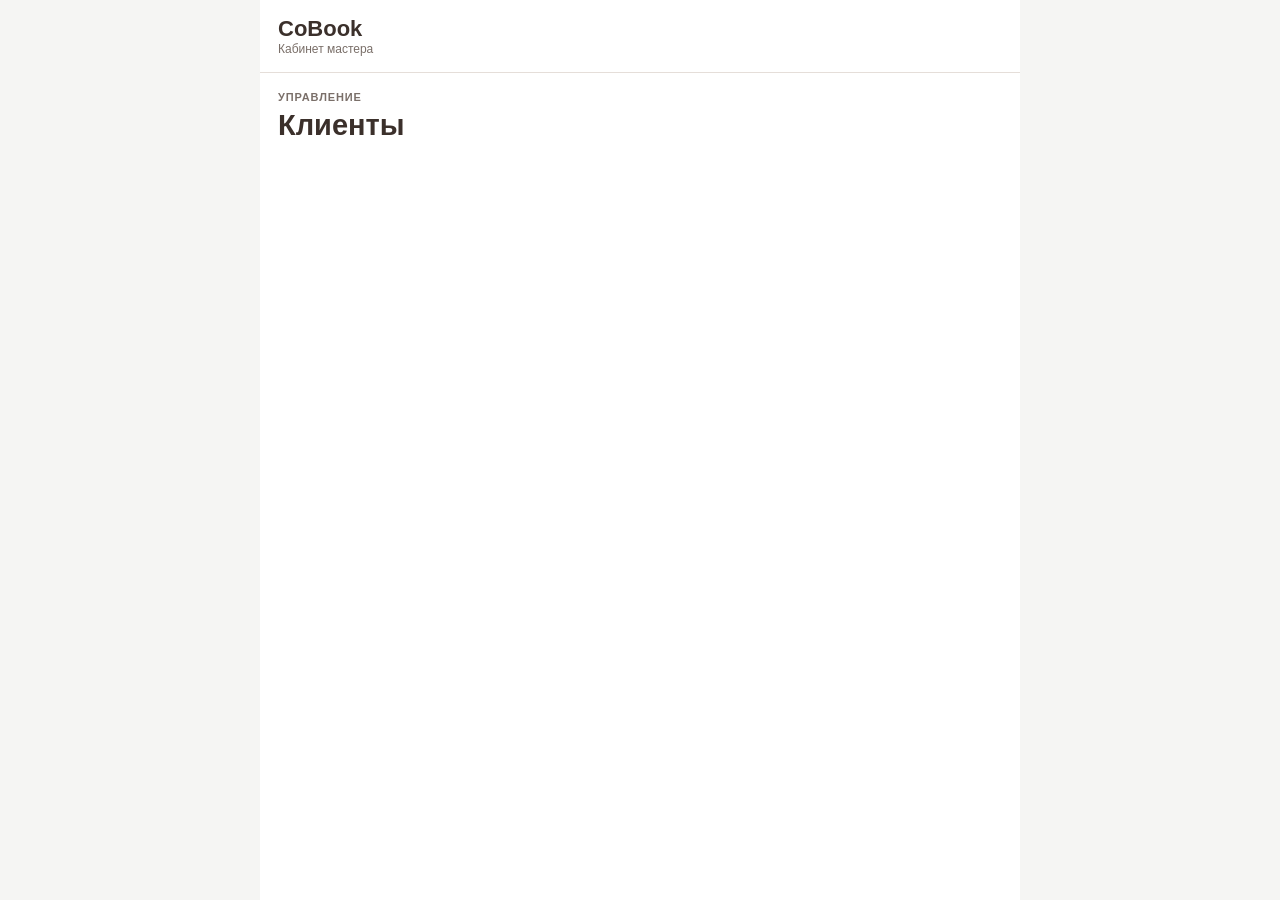
==== clients-card-preview.html @ 299fde40 "feat: implement modal Client ID assignment and linking flow" ====
<!doctype html>
<html lang="ru">
<head>
<meta charset="UTF-8"><meta name="viewport" content="width=device-width,initial-scale=1">
<title>CoBook — Клиенты</title>
<style>
:root{--dark:#3b302b;--mid:#7a6f69;--line:#e5ded9;--beige:#f4f1ea;--ok:#e9f1e8;--err:#f6e7e4}
*{box-sizing:border-box}body{margin:0;background:#f5f5f3;color:var(--dark);font-family:-apple-system,BlinkMacSystemFont,"Segoe UI",sans-serif}.app{max-width:760px;min-height:100vh;margin:auto;background:#fff}.top{padding:16px 18px;border-bottom:1px solid var(--line)}.brand{font-size:22px;font-weight:800}.sub{font-size:12px;color:var(--mid)}main{padding:18px}.eyebrow{font-size:11px;font-weight:800;color:var(--mid);letter-spacing:.08em}h1{margin:6px 0 18px;font-size:29px}.list{display:grid;gap:10px}.row{width:100%;padding:14px 16px;border:1px solid var(--line);border-radius:14px;background:#fff;text-align:left;display:grid;grid-template-columns:42px 1fr 20px;gap:12px;align-items:center}.avatar{width:42px;height:42px;border-radius:12px;background:var(--beige);display:grid;place-items:center;font-weight:800}.row b{font-size:16px}.row small{display:block;color:var(--mid);font-size:12px;margin-top:3px}.arrow{font-size:25px;color:var(--mid)}button{font:inherit;cursor:pointer}.beige,.back{width:100%;height:48px;border:0;border-radius:14px;background:var(--beige);font-weight:750}.back{background:var(--dark);color:#fff;margin-top:14px}.card{margin-top:18px;border:1px solid var(--line);border-radius:20px;overflow:hidden}.cardhead{padding:18px;background:var(--beige);display:flex;gap:14px;align-items:center}.bigavatar{width:58px;height:58px;border-radius:50%;background:#fff;display:grid;place-items:center;font-weight:800;font-size:21px}.name{font-size:21px;font-weight:800}.muted{font-size:12px;color:var(--mid)}.section{padding:16px 18px;border-top:1px solid var(--line)}.label{font-size:11px;font-weight:800;color:var(--mid);text-transform:uppercase;letter-spacing:.05em;margin-bottom:8px}.value{font-size:15px;font-weight:650;line-height:1.45}.idbox{border:2px solid var(--dark);border-radius:16px;padding:14px}.idnum{font:850 24px ui-monospace,monospace;margin-top:4px}.idstate{font-size:12px;color:var(--mid);margin-top:4px}.idbutton{width:100%;height:44px;border:0;border-radius:12px;background:var(--dark);color:#fff;font-weight:750;margin-top:12px}.stats{display:grid;grid-template-columns:repeat(3,1fr);gap:8px}.stat{padding:11px;background:#faf9f7;border-radius:12px;text-align:center}.stat b{display:block;font-size:18px}.stat span{font-size:11px;color:var(--mid)}.program{padding:12px;background:#faf9f7;border-radius:12px;display:flex;justify-content:space-between}.balance{text-align:right}.balance span{display:block;font-size:11px;color:var(--mid)}.balance strong{font-size:18px}.consents{display:grid;gap:8px}.consent{padding:11px 12px;border-radius:12px;background:#faf9f7;display:flex;justify-content:space-between}.full{border-top:1px solid var(--line)}.hidden{display:none!important}.modal{position:fixed;inset:0;background:#0005;display:flex;align-items:flex-end;justify-content:center;padding:14px;z-index:20}.modalbox{width:min(100%,520px);background:#fff;border-radius:22px;padding:20px}.modaltitle{font-size:20px;font-weight:800;margin-bottom:14px}.modes{display:grid;grid-template-columns:1fr 1fr;gap:9px}.mode{height:52px;border:0;border-radius:14px;background:var(--beige);font-weight:800}.input{width:100%;height:50px;border:1px solid var(--line);border-radius:13px;padding:0 14px;font:18px ui-monospace,monospace}.preview{text-align:center;font:850 26px ui-monospace,monospace;padding:10px}.error{margin-top:8px;padding:9px 11px;border-radius:10px;background:var(--err);font-size:12px}.actions{display:grid;grid-template-columns:1fr 1fr;gap:8px;margin-top:12px}.actions button{height:46px;border:0;border-radius:12px;font-weight:750}.apply{background:var(--dark);color:#fff}.cancel{background:var(--beige);color:var(--dark)}.existing{max-height:260px;overflow:auto;border:1px solid var(--line);border-radius:13px}.existingrow{padding:11px 12px;border-bottom:1px solid var(--line);display:flex;justify-content:space-between;align-items:center}.existingrow:last-child{border:0}.existingrow button{border:0;border-radius:9px;background:var(--beige);padding:8px 10px;font-weight:700}@media(max-width:480px){.stats{grid-template-columns:1fr 1fr}.stat:last-child{grid-column:1/-1}.modes,.actions{grid-template-columns:1fr}}
</style></head>
<body><div class="app"><header class="top"><div class="brand">CoBook</div><div class="sub">Кабинет мастера</div></header><main>
<div class="eyebrow">УПРАВЛЕНИЕ</div><h1>Клиенты</h1>
<div id="list" class="list"></div>
<section id="create" class="card hidden"><div class="cardhead"><div class="bigavatar">+</div><div><div class="name">Новый профиль</div><div class="muted">Client ID не присваивается автоматически</div></div></div><div class="section"><div class="label">Создание профиля</div><div class="list"><input class="input" id="nameInput" placeholder="Имя Фамилия"><input class="input" id="phoneInput" placeholder="Телефон"><input class="input" id="tgInput" placeholder="Telegram"><input class="input" id="emailInput" placeholder="Email"><input class="input" id="birthInput" placeholder="День рождения"><input class="input" id="sourceInput" placeholder="От кого узнал про мастера"><button class="beige" id="save">Сохранить профиль</button></div></div></section>
<section id="card" class="card hidden"><div class="cardhead"><div class="bigavatar" id="avatar"></div><div><div class="name" id="clientName"></div><div class="muted" id="status">Профиль · Client ID не присвоен</div></div></div>
<div class="section"><div class="label">Client ID</div><div class="idbox"><div class="muted">Идентификатор клиента</div><div class="idnum" id="clientId">—</div><div class="idstate" id="idState">Профиль ещё не связан с клиентской сущностью.</div><button class="idbutton" id="idAction">Присвоить ID</button></div></div>
<div class="section"><div class="label">Контакты</div><div class="value" id="phone"></div><div class="value" id="tg"></div><div class="value" id="email"></div></div>
<div class="section"><div class="label">Показатели</div><div class="stats"><div class="stat"><b id="visits">—</b><span>посещений</span></div><div class="stat"><b id="total">—</b><span>сумма</span></div><div class="stat"><b id="last">—</b><span>последний визит</span></div></div></div>
<div class="section"><div class="label">Важная программа</div><div class="program"><b id="program">Не назначена</b><div class="balance"><span>Баланс</span><strong id="balance">—</strong></div></div></div>
<div id="full" class="full hidden"><div class="section"><div class="label">Личные данные</div><div class="value" id="fullName"></div><div class="value" id="gender">Пол —</div><div class="value" id="birth">День рождения —</div><div class="value" id="source">Источник —</div><div class="value" id="discount">Скидка —</div></div><div class="section"><div class="label">Программы</div><div class="value">Нет назначенных программ.</div></div><div class="section"><div class="label">Согласия</div><div class="consents"><div class="consent"><span>Персональные данные</span><span class="muted" id="pd">Не подписано</span></div><div class="consent"><span>Рассылки</span><span class="muted" id="mail">Не подписано</span></div></div></div></div><button class="beige" id="details">Все данные</button></section>
<button id="back" class="back hidden">Назад</button>
</main></div>
<div id="modal" class="modal hidden"><div class="modalbox"><div class="modaltitle" id="modalTitle">Client ID</div><div id="choice" class="modes"><button class="mode" id="assign">Присвоить ID</button><button class="mode" id="link">Привязать к ID</button></div><div id="assignView" class="hidden"><input class="input" id="idInput" inputmode="numeric" maxlength="4" placeholder="1–9999"><div class="preview" id="preview">—</div><div class="error hidden" id="error"></div><div class="actions"><button class="apply" id="apply">Применить</button><button class="cancel" id="cancelAssign">Назад</button></div></div><div id="linkView" class="hidden"><input class="input" id="search" inputmode="numeric" maxlength="4" placeholder="Быстрый поиск по ID"><div class="existing" id="existing"></div><div class="actions"><button class="cancel" id="cancelLink">Назад</button></div></div></div></div>
<script>
const profiles=[{id:'p1',name:'Алексей К.',phone:'+7 900 000-00-00',tg:'@example',clientId:'0007',visits:'24',total:'96 000 ₽',last:'20.08',program:'Личный счёт',balance:'7 500 ₽'},{id:'p2',name:'Мария С.',phone:'+7 901 000-00-00',tg:'@maria',clientId:'0012'},{id:'p3',name:'Людмила П.',phone:'+7 902 000-00-00',clientId:''},{id:'p4',name:'Елена В.',tg:'@elena',clientId:'0042'}];const used=new Set(profiles.map(p=>p.clientId).filter(Boolean));let current=null;const $=id=>document.getElementById(id);function text(id,v){$(id).textContent=v||'—'}function render(p){current=p;text('clientName',p.name);$('avatar').textContent=p.name.split(/\s+/).map(x=>x[0]).slice(0,2).join('').toUpperCase();text('status',p.clientId?'Профиль · Client ID '+p.clientId:'Профиль · Client ID не присвоен');text('clientId',p.clientId);text('idState',p.clientId?'Профиль связан с клиентской сущностью.':'Профиль ещё не связан с клиентской сущностью.');text('phone',p.phone);text('tg',p.tg);text('email',p.email);text('visits',p.visits);text('total',p.total);text('last',p.last);text('program',p.program||'Не назначена');text('balance',p.balance);text('fullName',p.name);$('idAction').textContent=p.clientId?'Client ID · '+p.clientId:'Присвоить ID')}function showCard(p){current=p;$('list').classList.add('hidden');$('create').classList.add('hidden');$('card').classList.remove('hidden');$('back').classList.remove('hidden');$('full').classList.add('hidden');$('details').textContent='Все данные';render(p)}function closeModal(){$('modal').classList.add('hidden');$('choice').classList.remove('hidden');$('assignView').classList.add('hidden');$('linkView').classList.add('hidden');$('idInput').value='';$('search').value='';$('error').classList.add('hidden')}function drawList(){$('list').innerHTML=profiles.map(p=>`<button class="row" data-id="${p.id}"><span class="avatar">${p.name.split(/\s+/).map(x=>x[0]).slice(0,2).join('').toUpperCase()}</span><span><b>${p.name}</b><small>${p.clientId?'Client ID · '+p.clientId:'Профиль без Client ID'}${p.phone?' · '+p.phone:''}</small></span><span class="arrow">›</span></button>`).join('')+'<button class="beige" id="add">+ Добавить клиента</button>';$('add').onclick=()=>{$('list').classList.add('hidden');$('create').classList.remove('hidden');$('back').classList.remove('hidden')}}drawList();$('list').onclick=e=>{const r=e.target.closest('.row');if(r)showCard(profiles.find(p=>p.id===r.dataset.id))};$('save').onclick=()=>{const p={id:'p'+Date.now(),name:$('nameInput').value.trim()||'Новый профиль',phone:$('phoneInput').value.trim(),tg:$('tgInput').value.trim(),clientId:''};profiles.push(p);drawList();showCard(p)};$('idAction').onclick=()=>{if(current.clientId)return;$('modal').classList.remove('hidden')};$('assign').onclick=()=>{$('choice').classList.add('hidden');$('assignView').classList.remove('hidden');$('modalTitle').textContent='Присвоить Client ID';$('idInput').focus()};$('idInput').oninput=()=>{const v=$('idInput').value.replace(/\D/g,'');$('idInput').value=v;$('preview').textContent=v?String(Number(v)).padStart(4,'0'):'—';$('error').classList.add('hidden')};$('apply').onclick=()=>{const n=Number($('idInput').value);if(!Number.isInteger(n)||n<1||n>9999){$('error').textContent='Введите число от 1 до 9999.';$('error').classList.remove('hidden');return}const id=String(n).padStart(4,'0');if(used.has(id)){ $('error').textContent='Этот Client ID уже занят. Сохранить нельзя.';$('error').classList.remove('hidden');return}used.add(id);current.clientId=id;closeModal();drawList();render(current)};$('cancelAssign').onclick=closeModal;$('link').onclick=()=>{$('choice').classList.add('hidden');$('linkView').classList.remove('hidden');$('modalTitle').textContent='Привязать к Client ID';renderExisting('');$('search').focus()};function renderExisting(q){const x=q.replace(/\D/g,'');const rows=profiles.filter(p=>p.clientId&&(!x||p.clientId.includes(x)));$('existing').innerHTML=rows.length?rows.map(p=>`<div class="existingrow"><span>${p.clientId} · ${p.name}</span><button data-link="${p.clientId}">Выбрать</button></div>`).join(''):'<div class="existingrow"><span>Ничего не найдено</span></div>'}$('search').oninput=()=>{ $('search').value=$('search').value.replace(/\D/g,'');renderExisting($('search').value)};$('existing').onclick=e=>{const b=e.target.closest('[data-link]');if(!b)return;current.clientId=b.dataset.link;closeModal();drawList();render(current)};$('cancelLink').onclick=closeModal;$('details').onclick=()=>{$('full').classList.toggle('hidden');$('details').textContent=$('full').classList.contains('hidden')?'Все данные':'Скрыть данные'};$('back').onclick=()=>{closeModal();$('card').classList.add('hidden');$('create').classList.add('hidden');$('back').classList.add('hidden');$('list').classList.remove('hidden');drawList()};
</script></body></html>
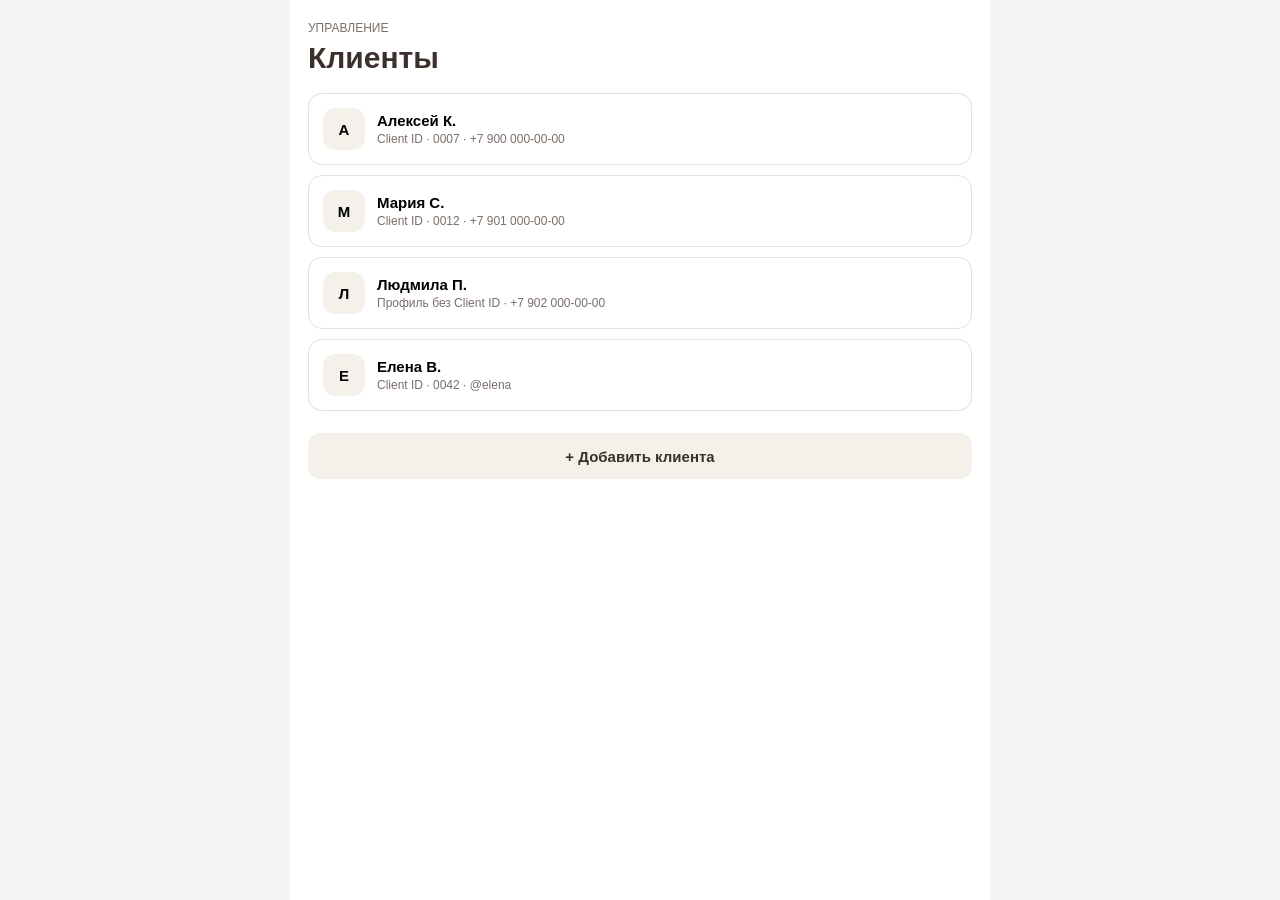
==== commit ac48d976: "fix: simplify and stabilize Client ID prototype" ====
--- a/clients-card-preview.html
+++ b/clients-card-preview.html
@@ -1,25 +1 @@
-<!doctype html>
-<html lang="ru">
-<head>
-<meta charset="UTF-8"><meta name="viewport" content="width=device-width,initial-scale=1">
-<title>CoBook — Клиенты</title>
-<style>
-:root{--dark:#3b302b;--mid:#7a6f69;--line:#e5ded9;--beige:#f4f1ea;--ok:#e9f1e8;--err:#f6e7e4}
-*{box-sizing:border-box}body{margin:0;background:#f5f5f3;color:var(--dark);font-family:-apple-system,BlinkMacSystemFont,"Segoe UI",sans-serif}.app{max-width:760px;min-height:100vh;margin:auto;background:#fff}.top{padding:16px 18px;border-bottom:1px solid var(--line)}.brand{font-size:22px;font-weight:800}.sub{font-size:12px;color:var(--mid)}main{padding:18px}.eyebrow{font-size:11px;font-weight:800;color:var(--mid);letter-spacing:.08em}h1{margin:6px 0 18px;font-size:29px}.list{display:grid;gap:10px}.row{width:100%;padding:14px 16px;border:1px solid var(--line);border-radius:14px;background:#fff;text-align:left;display:grid;grid-template-columns:42px 1fr 20px;gap:12px;align-items:center}.avatar{width:42px;height:42px;border-radius:12px;background:var(--beige);display:grid;place-items:center;font-weight:800}.row b{font-size:16px}.row small{display:block;color:var(--mid);font-size:12px;margin-top:3px}.arrow{font-size:25px;color:var(--mid)}button{font:inherit;cursor:pointer}.beige,.back{width:100%;height:48px;border:0;border-radius:14px;background:var(--beige);font-weight:750}.back{background:var(--dark);color:#fff;margin-top:14px}.card{margin-top:18px;border:1px solid var(--line);border-radius:20px;overflow:hidden}.cardhead{padding:18px;background:var(--beige);display:flex;gap:14px;align-items:center}.bigavatar{width:58px;height:58px;border-radius:50%;background:#fff;display:grid;place-items:center;font-weight:800;font-size:21px}.name{font-size:21px;font-weight:800}.muted{font-size:12px;color:var(--mid)}.section{padding:16px 18px;border-top:1px solid var(--line)}.label{font-size:11px;font-weight:800;color:var(--mid);text-transform:uppercase;letter-spacing:.05em;margin-bottom:8px}.value{font-size:15px;font-weight:650;line-height:1.45}.idbox{border:2px solid var(--dark);border-radius:16px;padding:14px}.idnum{font:850 24px ui-monospace,monospace;margin-top:4px}.idstate{font-size:12px;color:var(--mid);margin-top:4px}.idbutton{width:100%;height:44px;border:0;border-radius:12px;background:var(--dark);color:#fff;font-weight:750;margin-top:12px}.stats{display:grid;grid-template-columns:repeat(3,1fr);gap:8px}.stat{padding:11px;background:#faf9f7;border-radius:12px;text-align:center}.stat b{display:block;font-size:18px}.stat span{font-size:11px;color:var(--mid)}.program{padding:12px;background:#faf9f7;border-radius:12px;display:flex;justify-content:space-between}.balance{text-align:right}.balance span{display:block;font-size:11px;color:var(--mid)}.balance strong{font-size:18px}.consents{display:grid;gap:8px}.consent{padding:11px 12px;border-radius:12px;background:#faf9f7;display:flex;justify-content:space-between}.full{border-top:1px solid var(--line)}.hidden{display:none!important}.modal{position:fixed;inset:0;background:#0005;display:flex;align-items:flex-end;justify-content:center;padding:14px;z-index:20}.modalbox{width:min(100%,520px);background:#fff;border-radius:22px;padding:20px}.modaltitle{font-size:20px;font-weight:800;margin-bottom:14px}.modes{display:grid;grid-template-columns:1fr 1fr;gap:9px}.mode{height:52px;border:0;border-radius:14px;background:var(--beige);font-weight:800}.input{width:100%;height:50px;border:1px solid var(--line);border-radius:13px;padding:0 14px;font:18px ui-monospace,monospace}.preview{text-align:center;font:850 26px ui-monospace,monospace;padding:10px}.error{margin-top:8px;padding:9px 11px;border-radius:10px;background:var(--err);font-size:12px}.actions{display:grid;grid-template-columns:1fr 1fr;gap:8px;margin-top:12px}.actions button{height:46px;border:0;border-radius:12px;font-weight:750}.apply{background:var(--dark);color:#fff}.cancel{background:var(--beige);color:var(--dark)}.existing{max-height:260px;overflow:auto;border:1px solid var(--line);border-radius:13px}.existingrow{padding:11px 12px;border-bottom:1px solid var(--line);display:flex;justify-content:space-between;align-items:center}.existingrow:last-child{border:0}.existingrow button{border:0;border-radius:9px;background:var(--beige);padding:8px 10px;font-weight:700}@media(max-width:480px){.stats{grid-template-columns:1fr 1fr}.stat:last-child{grid-column:1/-1}.modes,.actions{grid-template-columns:1fr}}
-</style></head>
-<body><div class="app"><header class="top"><div class="brand">CoBook</div><div class="sub">Кабинет мастера</div></header><main>
-<div class="eyebrow">УПРАВЛЕНИЕ</div><h1>Клиенты</h1>
-<div id="list" class="list"></div>
-<section id="create" class="card hidden"><div class="cardhead"><div class="bigavatar">+</div><div><div class="name">Новый профиль</div><div class="muted">Client ID не присваивается автоматически</div></div></div><div class="section"><div class="label">Создание профиля</div><div class="list"><input class="input" id="nameInput" placeholder="Имя Фамилия"><input class="input" id="phoneInput" placeholder="Телефон"><input class="input" id="tgInput" placeholder="Telegram"><input class="input" id="emailInput" placeholder="Email"><input class="input" id="birthInput" placeholder="День рождения"><input class="input" id="sourceInput" placeholder="От кого узнал про мастера"><button class="beige" id="save">Сохранить профиль</button></div></div></section>
-<section id="card" class="card hidden"><div class="cardhead"><div class="bigavatar" id="avatar"></div><div><div class="name" id="clientName"></div><div class="muted" id="status">Профиль · Client ID не присвоен</div></div></div>
-<div class="section"><div class="label">Client ID</div><div class="idbox"><div class="muted">Идентификатор клиента</div><div class="idnum" id="clientId">—</div><div class="idstate" id="idState">Профиль ещё не связан с клиентской сущностью.</div><button class="idbutton" id="idAction">Присвоить ID</button></div></div>
-<div class="section"><div class="label">Контакты</div><div class="value" id="phone"></div><div class="value" id="tg"></div><div class="value" id="email"></div></div>
-<div class="section"><div class="label">Показатели</div><div class="stats"><div class="stat"><b id="visits">—</b><span>посещений</span></div><div class="stat"><b id="total">—</b><span>сумма</span></div><div class="stat"><b id="last">—</b><span>последний визит</span></div></div></div>
-<div class="section"><div class="label">Важная программа</div><div class="program"><b id="program">Не назначена</b><div class="balance"><span>Баланс</span><strong id="balance">—</strong></div></div></div>
-<div id="full" class="full hidden"><div class="section"><div class="label">Личные данные</div><div class="value" id="fullName"></div><div class="value" id="gender">Пол —</div><div class="value" id="birth">День рождения —</div><div class="value" id="source">Источник —</div><div class="value" id="discount">Скидка —</div></div><div class="section"><div class="label">Программы</div><div class="value">Нет назначенных программ.</div></div><div class="section"><div class="label">Согласия</div><div class="consents"><div class="consent"><span>Персональные данные</span><span class="muted" id="pd">Не подписано</span></div><div class="consent"><span>Рассылки</span><span class="muted" id="mail">Не подписано</span></div></div></div></div><button class="beige" id="details">Все данные</button></section>
-<button id="back" class="back hidden">Назад</button>
-</main></div>
-<div id="modal" class="modal hidden"><div class="modalbox"><div class="modaltitle" id="modalTitle">Client ID</div><div id="choice" class="modes"><button class="mode" id="assign">Присвоить ID</button><button class="mode" id="link">Привязать к ID</button></div><div id="assignView" class="hidden"><input class="input" id="idInput" inputmode="numeric" maxlength="4" placeholder="1–9999"><div class="preview" id="preview">—</div><div class="error hidden" id="error"></div><div class="actions"><button class="apply" id="apply">Применить</button><button class="cancel" id="cancelAssign">Назад</button></div></div><div id="linkView" class="hidden"><input class="input" id="search" inputmode="numeric" maxlength="4" placeholder="Быстрый поиск по ID"><div class="existing" id="existing"></div><div class="actions"><button class="cancel" id="cancelLink">Назад</button></div></div></div></div>
-<script>
-const profiles=[{id:'p1',name:'Алексей К.',phone:'+7 900 000-00-00',tg:'@example',clientId:'0007',visits:'24',total:'96 000 ₽',last:'20.08',program:'Личный счёт',balance:'7 500 ₽'},{id:'p2',name:'Мария С.',phone:'+7 901 000-00-00',tg:'@maria',clientId:'0012'},{id:'p3',name:'Людмила П.',phone:'+7 902 000-00-00',clientId:''},{id:'p4',name:'Елена В.',tg:'@elena',clientId:'0042'}];const used=new Set(profiles.map(p=>p.clientId).filter(Boolean));let current=null;const $=id=>document.getElementById(id);function text(id,v){$(id).textContent=v||'—'}function render(p){current=p;text('clientName',p.name);$('avatar').textContent=p.name.split(/\s+/).map(x=>x[0]).slice(0,2).join('').toUpperCase();text('status',p.clientId?'Профиль · Client ID '+p.clientId:'Профиль · Client ID не присвоен');text('clientId',p.clientId);text('idState',p.clientId?'Профиль связан с клиентской сущностью.':'Профиль ещё не связан с клиентской сущностью.');text('phone',p.phone);text('tg',p.tg);text('email',p.email);text('visits',p.visits);text('total',p.total);text('last',p.last);text('program',p.program||'Не назначена');text('balance',p.balance);text('fullName',p.name);$('idAction').textContent=p.clientId?'Client ID · '+p.clientId:'Присвоить ID')}function showCard(p){current=p;$('list').classList.add('hidden');$('create').classList.add('hidden');$('card').classList.remove('hidden');$('back').classList.remove('hidden');$('full').classList.add('hidden');$('details').textContent='Все данные';render(p)}function closeModal(){$('modal').classList.add('hidden');$('choice').classList.remove('hidden');$('assignView').classList.add('hidden');$('linkView').classList.add('hidden');$('idInput').value='';$('search').value='';$('error').classList.add('hidden')}function drawList(){$('list').innerHTML=profiles.map(p=>`<button class="row" data-id="${p.id}"><span class="avatar">${p.name.split(/\s+/).map(x=>x[0]).slice(0,2).join('').toUpperCase()}</span><span><b>${p.name}</b><small>${p.clientId?'Client ID · '+p.clientId:'Профиль без Client ID'}${p.phone?' · '+p.phone:''}</small></span><span class="arrow">›</span></button>`).join('')+'<button class="beige" id="add">+ Добавить клиента</button>';$('add').onclick=()=>{$('list').classList.add('hidden');$('create').classList.remove('hidden');$('back').classList.remove('hidden')}}drawList();$('list').onclick=e=>{const r=e.target.closest('.row');if(r)showCard(profiles.find(p=>p.id===r.dataset.id))};$('save').onclick=()=>{const p={id:'p'+Date.now(),name:$('nameInput').value.trim()||'Новый профиль',phone:$('phoneInput').value.trim(),tg:$('tgInput').value.trim(),clientId:''};profiles.push(p);drawList();showCard(p)};$('idAction').onclick=()=>{if(current.clientId)return;$('modal').classList.remove('hidden')};$('assign').onclick=()=>{$('choice').classList.add('hidden');$('assignView').classList.remove('hidden');$('modalTitle').textContent='Присвоить Client ID';$('idInput').focus()};$('idInput').oninput=()=>{const v=$('idInput').value.replace(/\D/g,'');$('idInput').value=v;$('preview').textContent=v?String(Number(v)).padStart(4,'0'):'—';$('error').classList.add('hidden')};$('apply').onclick=()=>{const n=Number($('idInput').value);if(!Number.isInteger(n)||n<1||n>9999){$('error').textContent='Введите число от 1 до 9999.';$('error').classList.remove('hidden');return}const id=String(n).padStart(4,'0');if(used.has(id)){ $('error').textContent='Этот Client ID уже занят. Сохранить нельзя.';$('error').classList.remove('hidden');return}used.add(id);current.clientId=id;closeModal();drawList();render(current)};$('cancelAssign').onclick=closeModal;$('link').onclick=()=>{$('choice').classList.add('hidden');$('linkView').classList.remove('hidden');$('modalTitle').textContent='Привязать к Client ID';renderExisting('');$('search').focus()};function renderExisting(q){const x=q.replace(/\D/g,'');const rows=profiles.filter(p=>p.clientId&&(!x||p.clientId.includes(x)));$('existing').innerHTML=rows.length?rows.map(p=>`<div class="existingrow"><span>${p.clientId} · ${p.name}</span><button data-link="${p.clientId}">Выбрать</button></div>`).join(''):'<div class="existingrow"><span>Ничего не найдено</span></div>'}$('search').oninput=()=>{ $('search').value=$('search').value.replace(/\D/g,'');renderExisting($('search').value)};$('existing').onclick=e=>{const b=e.target.closest('[data-link]');if(!b)return;current.clientId=b.dataset.link;closeModal();drawList();render(current)};$('cancelLink').onclick=closeModal;$('details').onclick=()=>{$('full').classList.toggle('hidden');$('details').textContent=$('full').classList.contains('hidden')?'Все данные':'Скрыть данные'};$('back').onclick=()=>{closeModal();$('card').classList.add('hidden');$('create').classList.add('hidden');$('back').classList.add('hidden');$('list').classList.remove('hidden');drawList()};
-</script></body></html>+<!doctype html><html lang="ru"><head><meta charset="utf-8"><meta name="viewport" content="width=device-width,initial-scale=1"><title>CoBook — Клиенты</title><style>body{margin:0;background:#f5f5f3;color:#3b302b;font:15px -apple-system,BlinkMacSystemFont,"Segoe UI",sans-serif}.app{max-width:700px;margin:auto;background:white;min-height:100vh;padding:18px;box-sizing:border-box}h1{margin:6px 0 18px}.list{display:grid;gap:10px}.row,button,input{font:inherit}.row{display:flex;align-items:center;gap:12px;width:100%;padding:14px;border:1px solid #e5ded9;border-radius:14px;background:white;text-align:left}.avatar{width:42px;height:42px;border-radius:12px;background:#f4f1ea;display:grid;place-items:center;font-weight:800}.row small,.muted{display:block;color:#7a6f69;font-size:12px;margin-top:3px}.card{margin-top:18px;border:1px solid #e5ded9;border-radius:20px;overflow:hidden}.head{padding:18px;background:#f4f1ea;display:flex;gap:14px;align-items:center}.section{padding:16px 18px;border-top:1px solid #e5ded9}.idbox{border:2px solid #3b302b;border-radius:16px;padding:14px}.id{font:800 25px ui-monospace,monospace;margin-top:5px}.action,.beige,.back,.apply,.cancel,.mode{border:0;border-radius:13px;height:46px;font-weight:750}.action,.apply,.back{background:#3b302b;color:white}.beige,.cancel,.mode{background:#f4f1ea;color:#3b302b}.action,.beige,.back{width:100%;margin-top:12px}.stats{display:grid;grid-template-columns:repeat(3,1fr);gap:8px}.stat{text-align:center;background:#faf9f7;border-radius:12px;padding:10px}.stat b{display:block;font-size:18px}.modal{position:fixed;inset:0;background:#0006;display:flex;align-items:flex-end;padding:14px}.modalbox{background:white;border-radius:22px;padding:20px;width:100%;max-width:520px;margin:auto}.modes,.actions{display:grid;grid-template-columns:1fr 1fr;gap:8px}.mode{height:52px}.input{width:100%;height:48px;border:1px solid #e5ded9;border-radius:12px;padding:0 12px;box-sizing:border-box;font:18px ui-monospace,monospace}.preview{text-align:center;font:800 26px ui-monospace,monospace;padding:10px}.error{background:#f6e7e4;padding:9px;border-radius:10px;margin-top:8px}.existing{margin-top:10px;border:1px solid #e5ded9;border-radius:12px;max-height:240px;overflow:auto}.existing div{padding:11px;border-bottom:1px solid #e5ded9;display:flex;justify-content:space-between;align-items:center}.existing button{border:0;border-radius:8px;background:#f4f1ea;padding:8px}.hidden{display:none!important}@media(max-width:480px){.stats,.modes,.actions{grid-template-columns:1fr}}</style></head><body><div class="app"><div class="muted">УПРАВЛЕНИЕ</div><h1>Клиенты</h1><div id="list" class="list"></div><div id="profile" class="card hidden"><div class="head"><div id="avatar" class="avatar"></div><div><strong id="name"></strong><span id="status" class="muted"></span></div></div><div class="section"><b>Client ID</b><div class="idbox"><div id="clientId" class="id">—</div><span id="idState" class="muted"></span><button id="idAction" class="action">Присвоить ID</button></div></div><div class="section"><b>Контакты</b><div id="contacts" class="muted"></div></div><div class="section"><b>Показатели</b><div class="stats"><div class="stat"><b id="visits">—</b><span class="muted">посещений</span></div><div class="stat"><b id="total">—</b><span class="muted">сумма</span></div><div class="stat"><b id="last">—</b><span class="muted">последний визит</span></div></div></div><div class="section"><b>Важная программа</b><div id="program" class="muted"></div></div><button id="back" class="back">Назад</button></div></div><div id="modal" class="modal hidden"><div class="modalbox"><h2 id="title">Client ID</h2><div id="choice" class="modes"><button id="assign" class="mode">Присвоить ID</button><button id="link" class="mode">Привязать к ID</button></div><div id="assignView" class="hidden"><input id="idInput" class="input" inputmode="numeric" maxlength="4" placeholder="1–9999"><div id="preview" class="preview">—</div><div id="error" class="error hidden"></div><div class="actions"><button id="apply" class="apply">Применить</button><button id="cancel1" class="cancel">Назад</button></div></div><div id="linkView" class="hidden"><input id="search" class="input" inputmode="numeric" maxlength="4" placeholder="Быстрый поиск по ID"><div id="existing" class="existing"></div><div class="actions"><button id="cancel2" class="cancel">Назад</button></div></div></div></div><script>var profiles=[{id:1,name:'Алексей К.',phone:'+7 900 000-00-00',clientId:'0007'},{id:2,name:'Мария С.',phone:'+7 901 000-00-00',clientId:'0012'},{id:3,name:'Людмила П.',phone:'+7 902 000-00-00',clientId:''},{id:4,name:'Елена В.',phone:'@elena',clientId:'0042'}];var current=null;var used={"0007":1,"0012":1,"0042":1};function el(id){return document.getElementById(id)}function showList(){el('list').classList.remove('hidden');el('profile').classList.add('hidden');closeModal();renderList()}function renderList(){var html='';for(var i=0;i<profiles.length;i++){var p=profiles[i];html+='<button class="row" data-id="'+p.id+'"><span class="avatar">'+p.name.charAt(0)+'</span><span><strong>'+p.name+'</strong><small>'+(p.clientId?'Client ID · '+p.clientId:'Профиль без Client ID')+' · '+(p.phone||'')+'</small></span></button>'}html+='<button id="newClient" class="beige">+ Добавить клиента</button>';el('list').innerHTML=html;el('newClient').onclick=function(){var p={id:Date.now(),name:'Новый профиль',phone:'',clientId:''};profiles.push(p);openProfile(p)}}function openProfile(p){current=p;el('list').classList.add('hidden');el('profile').classList.remove('hidden');el('name').textContent=p.name;el('avatar').textContent=p.name.charAt(0);el('clientId').textContent=p.clientId||'—';el('status').textContent=p.clientId?'Профиль · Client ID '+p.clientId:'Профиль · Client ID не присвоен';el('idState').textContent=p.clientId?'Профиль связан с клиентской сущностью.':'Профиль ещё не связан с клиентской сущностью.';el('idAction').textContent=p.clientId?'Client ID · '+p.clientId:'Присвоить ID';el('contacts').textContent=p.phone||'—'}el('list').onclick=function(e){var r=e.target.closest('.row');if(!r)return;for(var i=0;i<profiles.length;i++)if(String(profiles[i].id)===r.dataset.id)openProfile(profiles[i])};function closeModal(){el('modal').classList.add('hidden');el('choice').classList.remove('hidden');el('assignView').classList.add('hidden');el('linkView').classList.add('hidden');el('idInput').value='';el('search').value='';el('error').classList.add('hidden');el('preview').textContent='—'}el('idAction').onclick=function(){if(!current.clientId)el('modal').classList.remove('hidden')};el('assign').onclick=function(){el('choice').classList.add('hidden');el('assignView').classList.remove('hidden');el('title').textContent='Присвоить Client ID';el('idInput').focus()};el('idInput').oninput=function(){var v=this.value.replace(/\D/g,'');this.value=v;el('preview').textContent=v?String(Number(v)).padStart(4,'0'):'—';el('error').classList.add('hidden')};el('apply').onclick=function(){var n=Number(el('idInput').value);if(!Number.isInteger(n)||n<1||n>9999){el('error').textContent='Введите число от 1 до 9999.';el('error').classList.remove('hidden');return}var id=String(n).padStart(4,'0');if(used[id]){el('error').textContent='Этот Client ID уже занят. Сохранить нельзя.';el('error').classList.remove('hidden');return}used[id]=1;current.clientId=id;closeModal();openProfile(current)};el('cancel1').onclick=closeModal;el('link').onclick=function(){el('choice').classList.add('hidden');el('linkView').classList.remove('hidden');el('title').textContent='Привязать к Client ID';renderExisting('');el('search').focus()};function renderExisting(q){var html='';for(var i=0;i<profiles.length;i++){var p=profiles[i];if(p.clientId&&(!q||p.clientId.indexOf(q)>=0))html+='<div><span>'+p.clientId+' · '+p.name+'</span><button data-link="'+p.clientId+'">Выбрать</button></div>'}el('existing').innerHTML=html||'<div>Ничего не найдено</div>'}el('search').oninput=function(){this.value=this.value.replace(/\D/g,'');renderExisting(this.value)};el('existing').onclick=function(e){var b=e.target.closest('[data-link]');if(!b)return;current.clientId=b.dataset.link;closeModal();openProfile(current)};el('cancel2').onclick=closeModal;el('back').onclick=showList;renderList();</script></body></html>
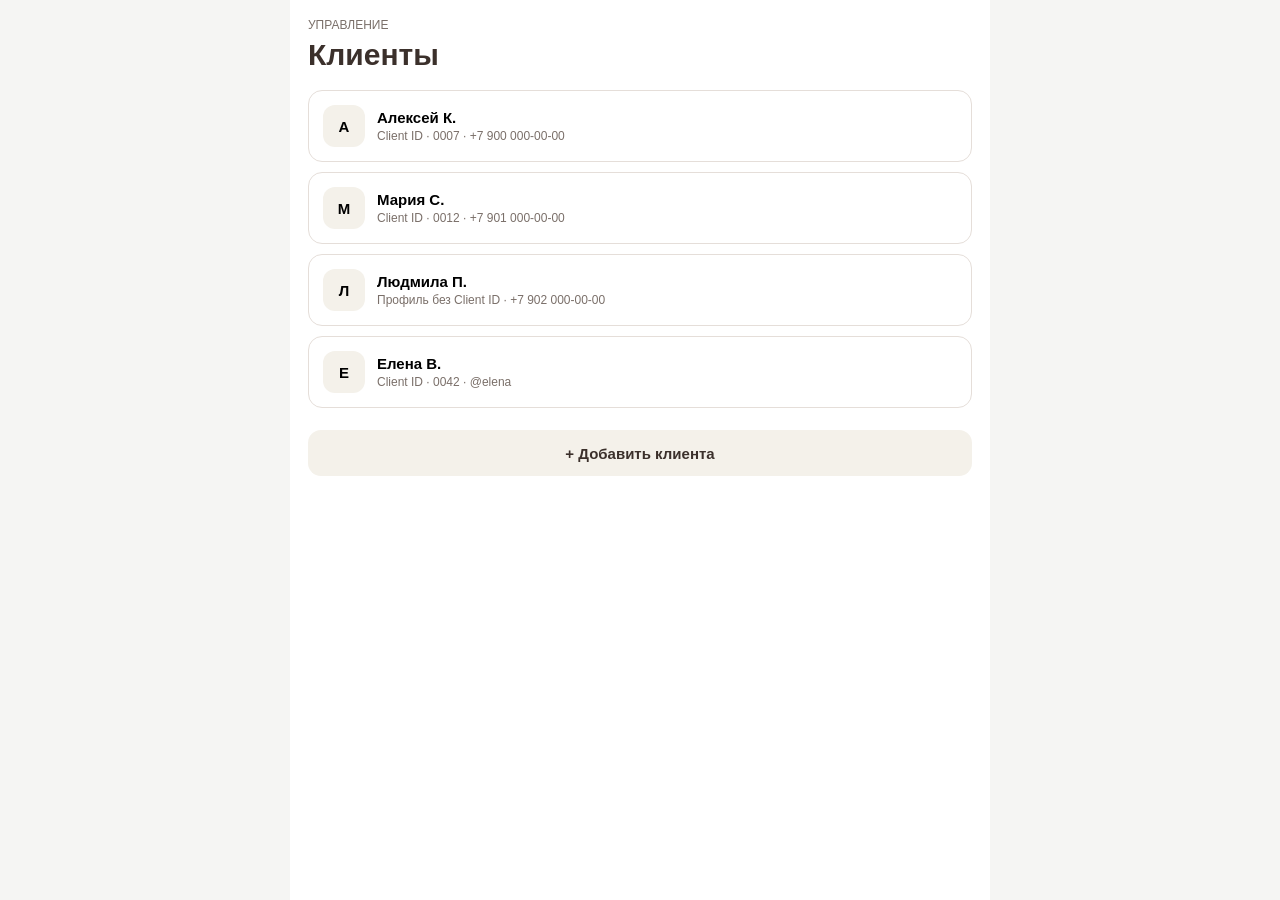
==== commit d2fecf2a: "feat: make repeated client contacts multi-value and selectable" ====
--- a/clients-card-preview.html
+++ b/clients-card-preview.html
@@ -1 +1,52 @@
-<!doctype html><html lang="ru"><head><meta charset="utf-8"><meta name="viewport" content="width=device-width,initial-scale=1"><title>CoBook — Клиенты</title><style>body{margin:0;background:#f5f5f3;color:#3b302b;font:15px -apple-system,BlinkMacSystemFont,"Segoe UI",sans-serif}.app{max-width:700px;margin:auto;background:white;min-height:100vh;padding:18px;box-sizing:border-box}h1{margin:6px 0 18px}.list{display:grid;gap:10px}.row,button,input{font:inherit}.row{display:flex;align-items:center;gap:12px;width:100%;padding:14px;border:1px solid #e5ded9;border-radius:14px;background:white;text-align:left}.avatar{width:42px;height:42px;border-radius:12px;background:#f4f1ea;display:grid;place-items:center;font-weight:800}.row small,.muted{display:block;color:#7a6f69;font-size:12px;margin-top:3px}.card{margin-top:18px;border:1px solid #e5ded9;border-radius:20px;overflow:hidden}.head{padding:18px;background:#f4f1ea;display:flex;gap:14px;align-items:center}.section{padding:16px 18px;border-top:1px solid #e5ded9}.idbox{border:2px solid #3b302b;border-radius:16px;padding:14px}.id{font:800 25px ui-monospace,monospace;margin-top:5px}.action,.beige,.back,.apply,.cancel,.mode{border:0;border-radius:13px;height:46px;font-weight:750}.action,.apply,.back{background:#3b302b;color:white}.beige,.cancel,.mode{background:#f4f1ea;color:#3b302b}.action,.beige,.back{width:100%;margin-top:12px}.stats{display:grid;grid-template-columns:repeat(3,1fr);gap:8px}.stat{text-align:center;background:#faf9f7;border-radius:12px;padding:10px}.stat b{display:block;font-size:18px}.modal{position:fixed;inset:0;background:#0006;display:flex;align-items:flex-end;padding:14px}.modalbox{background:white;border-radius:22px;padding:20px;width:100%;max-width:520px;margin:auto}.modes,.actions{display:grid;grid-template-columns:1fr 1fr;gap:8px}.mode{height:52px}.input{width:100%;height:48px;border:1px solid #e5ded9;border-radius:12px;padding:0 12px;box-sizing:border-box;font:18px ui-monospace,monospace}.preview{text-align:center;font:800 26px ui-monospace,monospace;padding:10px}.error{background:#f6e7e4;padding:9px;border-radius:10px;margin-top:8px}.existing{margin-top:10px;border:1px solid #e5ded9;border-radius:12px;max-height:240px;overflow:auto}.existing div{padding:11px;border-bottom:1px solid #e5ded9;display:flex;justify-content:space-between;align-items:center}.existing button{border:0;border-radius:8px;background:#f4f1ea;padding:8px}.hidden{display:none!important}@media(max-width:480px){.stats,.modes,.actions{grid-template-columns:1fr}}</style></head><body><div class="app"><div class="muted">УПРАВЛЕНИЕ</div><h1>Клиенты</h1><div id="list" class="list"></div><div id="profile" class="card hidden"><div class="head"><div id="avatar" class="avatar"></div><div><strong id="name"></strong><span id="status" class="muted"></span></div></div><div class="section"><b>Client ID</b><div class="idbox"><div id="clientId" class="id">—</div><span id="idState" class="muted"></span><button id="idAction" class="action">Присвоить ID</button></div></div><div class="section"><b>Контакты</b><div id="contacts" class="muted"></div></div><div class="section"><b>Показатели</b><div class="stats"><div class="stat"><b id="visits">—</b><span class="muted">посещений</span></div><div class="stat"><b id="total">—</b><span class="muted">сумма</span></div><div class="stat"><b id="last">—</b><span class="muted">последний визит</span></div></div></div><div class="section"><b>Важная программа</b><div id="program" class="muted"></div></div><button id="back" class="back">Назад</button></div></div><div id="modal" class="modal hidden"><div class="modalbox"><h2 id="title">Client ID</h2><div id="choice" class="modes"><button id="assign" class="mode">Присвоить ID</button><button id="link" class="mode">Привязать к ID</button></div><div id="assignView" class="hidden"><input id="idInput" class="input" inputmode="numeric" maxlength="4" placeholder="1–9999"><div id="preview" class="preview">—</div><div id="error" class="error hidden"></div><div class="actions"><button id="apply" class="apply">Применить</button><button id="cancel1" class="cancel">Назад</button></div></div><div id="linkView" class="hidden"><input id="search" class="input" inputmode="numeric" maxlength="4" placeholder="Быстрый поиск по ID"><div id="existing" class="existing"></div><div class="actions"><button id="cancel2" class="cancel">Назад</button></div></div></div></div><script>var profiles=[{id:1,name:'Алексей К.',phone:'+7 900 000-00-00',clientId:'0007'},{id:2,name:'Мария С.',phone:'+7 901 000-00-00',clientId:'0012'},{id:3,name:'Людмила П.',phone:'+7 902 000-00-00',clientId:''},{id:4,name:'Елена В.',phone:'@elena',clientId:'0042'}];var current=null;var used={"0007":1,"0012":1,"0042":1};function el(id){return document.getElementById(id)}function showList(){el('list').classList.remove('hidden');el('profile').classList.add('hidden');closeModal();renderList()}function renderList(){var html='';for(var i=0;i<profiles.length;i++){var p=profiles[i];html+='<button class="row" data-id="'+p.id+'"><span class="avatar">'+p.name.charAt(0)+'</span><span><strong>'+p.name+'</strong><small>'+(p.clientId?'Client ID · '+p.clientId:'Профиль без Client ID')+' · '+(p.phone||'')+'</small></span></button>'}html+='<button id="newClient" class="beige">+ Добавить клиента</button>';el('list').innerHTML=html;el('newClient').onclick=function(){var p={id:Date.now(),name:'Новый профиль',phone:'',clientId:''};profiles.push(p);openProfile(p)}}function openProfile(p){current=p;el('list').classList.add('hidden');el('profile').classList.remove('hidden');el('name').textContent=p.name;el('avatar').textContent=p.name.charAt(0);el('clientId').textContent=p.clientId||'—';el('status').textContent=p.clientId?'Профиль · Client ID '+p.clientId:'Профиль · Client ID не присвоен';el('idState').textContent=p.clientId?'Профиль связан с клиентской сущностью.':'Профиль ещё не связан с клиентской сущностью.';el('idAction').textContent=p.clientId?'Client ID · '+p.clientId:'Присвоить ID';el('contacts').textContent=p.phone||'—'}el('list').onclick=function(e){var r=e.target.closest('.row');if(!r)return;for(var i=0;i<profiles.length;i++)if(String(profiles[i].id)===r.dataset.id)openProfile(profiles[i])};function closeModal(){el('modal').classList.add('hidden');el('choice').classList.remove('hidden');el('assignView').classList.add('hidden');el('linkView').classList.add('hidden');el('idInput').value='';el('search').value='';el('error').classList.add('hidden');el('preview').textContent='—'}el('idAction').onclick=function(){if(!current.clientId)el('modal').classList.remove('hidden')};el('assign').onclick=function(){el('choice').classList.add('hidden');el('assignView').classList.remove('hidden');el('title').textContent='Присвоить Client ID';el('idInput').focus()};el('idInput').oninput=function(){var v=this.value.replace(/\D/g,'');this.value=v;el('preview').textContent=v?String(Number(v)).padStart(4,'0'):'—';el('error').classList.add('hidden')};el('apply').onclick=function(){var n=Number(el('idInput').value);if(!Number.isInteger(n)||n<1||n>9999){el('error').textContent='Введите число от 1 до 9999.';el('error').classList.remove('hidden');return}var id=String(n).padStart(4,'0');if(used[id]){el('error').textContent='Этот Client ID уже занят. Сохранить нельзя.';el('error').classList.remove('hidden');return}used[id]=1;current.clientId=id;closeModal();openProfile(current)};el('cancel1').onclick=closeModal;el('link').onclick=function(){el('choice').classList.add('hidden');el('linkView').classList.remove('hidden');el('title').textContent='Привязать к Client ID';renderExisting('');el('search').focus()};function renderExisting(q){var html='';for(var i=0;i<profiles.length;i++){var p=profiles[i];if(p.clientId&&(!q||p.clientId.indexOf(q)>=0))html+='<div><span>'+p.clientId+' · '+p.name+'</span><button data-link="'+p.clientId+'">Выбрать</button></div>'}el('existing').innerHTML=html||'<div>Ничего не найдено</div>'}el('search').oninput=function(){this.value=this.value.replace(/\D/g,'');renderExisting(this.value)};el('existing').onclick=function(e){var b=e.target.closest('[data-link]');if(!b)return;current.clientId=b.dataset.link;closeModal();openProfile(current)};el('cancel2').onclick=closeModal;el('back').onclick=showList;renderList();</script></body></html>+<!doctype html>
+<html lang="ru">
+<head>
+<meta charset="utf-8"><meta name="viewport" content="width=device-width,initial-scale=1"><title>CoBook — Клиенты</title>
+<style>
+body{margin:0;background:#f5f5f3;color:#3b302b;font:15px -apple-system,BlinkMacSystemFont,"Segoe UI",sans-serif}.app{max-width:700px;margin:auto;background:#fff;min-height:100vh;padding:18px;box-sizing:border-box}h1{margin:6px 0 18px}.muted{color:#7a6f69;font-size:12px}.list{display:grid;gap:10px}.row,.beige,button,input,select{font:inherit}.row{display:flex;align-items:center;gap:12px;width:100%;padding:14px;border:1px solid #e5ded9;border-radius:14px;background:#fff;text-align:left}.avatar{width:42px;height:42px;border-radius:12px;background:#f4f1ea;display:grid;place-items:center;font-weight:800}.row small{display:block;color:#7a6f69;font-size:12px;margin-top:3px}.card{margin-top:18px;border:1px solid #e5ded9;border-radius:20px;overflow:hidden}.head{padding:18px;background:#f4f1ea;display:flex;gap:14px;align-items:center}.section{padding:16px 18px;border-top:1px solid #e5ded9}.idbox{border:2px solid #3b302b;border-radius:16px;padding:14px}.id{font:800 25px ui-monospace,monospace;margin-top:5px}.action,.beige,.apply,.cancel,.mode{border:0;border-radius:13px;height:46px;font-weight:750}.action,.apply{background:#3b302b;color:#fff}.beige,.cancel,.mode{background:#f4f1ea;color:#3b302b}.action,.beige{width:100%;margin-top:12px}.stats{display:grid;grid-template-columns:repeat(3,1fr);gap:8px}.stat{text-align:center;background:#faf9f7;border-radius:12px;padding:10px}.stat b{display:block;font-size:18px}.grid{display:grid;grid-template-columns:1fr 1fr;gap:10px}.field label{display:block;font-size:11px;color:#7a6f69;margin:0 0 5px 2px}.field input,.field select{width:100%;height:44px;border:1px solid #e5ded9;border-radius:11px;padding:0 12px;box-sizing:border-box;background:#fff}.suffix{position:relative}.suffix span{position:absolute;right:12px;top:29px;color:#7a6f69}.suffix input{padding-right:32px}.contactField{position:relative}.contactBox{display:flex;gap:6px}.contactBox input{flex:1;min-width:0}.contactMenu{width:44px;height:44px;border:1px solid #e5ded9;border-radius:11px;background:#f4f1ea;font-weight:800}.contactList{margin-top:6px;border:1px solid #e5ded9;border-radius:11px;background:#fff;overflow:hidden}.contactOption{width:100%;height:auto;padding:10px 12px;border:0;border-bottom:1px solid #e5ded9;background:#fff;text-align:left}.contactOption:last-child{border-bottom:0}.contactOption.selected{background:#f4f1ea;font-weight:750}.addContact{width:100%;height:42px;border:0;background:#faf9f7;text-align:left;padding:0 12px;font-weight:700}.programBtn{width:100%;height:48px;border:0;border-radius:13px;background:#f4f1ea;color:#3b302b;font-weight:800;text-align:left;padding:0 14px;display:flex;justify-content:space-between;align-items:center}.modal{position:fixed;inset:0;background:#0006;display:flex;align-items:flex-end;padding:14px;z-index:20}.modalbox{background:#fff;border-radius:22px;padding:20px;width:100%;max-width:520px;margin:auto}.modaltitle{font-size:20px;font-weight:800;margin:0 0 14px}.modes,.actions{display:grid;grid-template-columns:1fr 1fr;gap:8px}.mode{height:52px}.input{width:100%;height:48px;border:1px solid #e5ded9;border-radius:12px;padding:0 12px;box-sizing:border-box;font:18px ui-monospace,monospace}.preview{text-align:center;font:800 26px ui-monospace,monospace;padding:10px}.error{background:#f6e7e4;padding:9px;border-radius:10px;margin-top:8px}.existing{margin-top:10px;border:1px solid #e5ded9;border-radius:12px;max-height:240px;overflow:auto}.existing div{padding:11px;border-bottom:1px solid #e5ded9;display:flex;justify-content:space-between;align-items:center}.existing div:last-child{border:0}.existing button{border:0;border-radius:8px;background:#f4f1ea;padding:8px}.hidden{display:none!important}@media(max-width:480px){.stats,.modes,.actions,.grid{grid-template-columns:1fr}}
+</style>
+</head>
+<body><div class="app"><div class="muted">УПРАВЛЕНИЕ</div><h1>Клиенты</h1><div id="list" class="list"></div>
+<div id="profile" class="card hidden"><div class="head"><div id="avatar" class="avatar"></div><div><strong id="name"></strong><span id="status" class="muted"></span></div></div>
+<div id="idSection" class="section"><b>Client ID</b><div class="idbox"><div id="clientId" class="id">—</div><span id="idState" class="muted"></span><button id="idAction" class="action">Присвоить ID</button></div></div>
+<div class="section"><b>Контакты</b><div id="contacts" class="muted"></div></div>
+<div class="section"><b>Показатели</b><div class="stats"><div class="stat"><b id="visits">—</b><span class="muted">посещений</span></div><div class="stat"><b id="total">—</b><span class="muted">сумма</span></div><div class="stat"><b id="last">—</b><span class="muted">последний визит</span></div></div></div>
+<div class="section"><b>Важная программа</b><button id="account" class="programBtn"><span id="program">Не назначена</span><span>›</span></button></div>
+<button id="edit" class="beige">Редактировать данные</button>
+<div id="editPanel" class="section hidden"><b>Личные данные</b><div class="grid"><div class="field"><label>Имя</label><input id="editName"></div><div class="field"><label>Фамилия</label><input id="editSurname"></div><div class="field"><label>Пол</label><select id="editGender"><option value="">Не выбран</option><option>Женский</option><option>Мужской</option></select></div><div class="field"><label>День рождения</label><input id="editBirth" placeholder="ДД.ММ.ГГГГ"></div></div>
+<div style="height:14px"></div><b>Контактные данные</b>
+<div class="grid"><div class="field contactField"><label>Телефон</label><div class="contactBox"><input id="editPhone"><button class="contactMenu" data-menu="phones">⌄</button></div><div id="phonesMenu" class="contactList hidden"></div></div>
+<div class="field contactField"><label>Email</label><div class="contactBox"><input id="editEmail"><button class="contactMenu" data-menu="emails">⌄</button></div><div id="emailsMenu" class="contactList hidden"></div></div>
+<div class="field contactField"><label>Telegram</label><div class="contactBox"><input id="editTg"><button class="contactMenu" data-menu="tgs">⌄</button></div><div id="tgsMenu" class="contactList hidden"></div></div></div>
+<div style="height:14px"></div><b>Дополнительные данные мастера</b><div class="grid"><div class="field suffix"><label>Скидка</label><input id="editDiscount" inputmode="decimal" type="number" min="0" step="0.01"><span>%</span></div><div class="field"><label>От кого узнал про мастера</label><input id="editSource"></div></div>
+<div class="actions" style="margin-top:12px"><button id="saveEdit" class="apply">Сохранить</button><button id="cancelEdit" class="cancel">Отмена</button></div></div></div></div>
+<div id="modal" class="modal hidden"><div class="modalbox"><h2 id="title" class="modaltitle">Client ID</h2><div id="choice" class="modes"><button id="assign" class="mode">Присвоить ID</button><button id="link" class="mode">Привязать к ID</button></div><div id="assignView" class="hidden"><input id="idInput" class="input" inputmode="numeric" maxlength="4" placeholder="1–9999"><div id="preview" class="preview">—</div><div id="error" class="error hidden"></div><div class="actions"><button id="apply" class="apply">Применить</button><button id="cancel1" class="cancel">Отмена</button></div></div><div id="linkView" class="hidden"><input id="search" class="input" inputmode="numeric" maxlength="4" placeholder="Быстрый поиск по ID"><div id="existing" class="existing"></div><div class="actions"><button id="cancel2" class="cancel">Отмена</button></div></div></div></div>
+<div id="accountModal" class="modal hidden"><div class="modalbox"><h2 class="modaltitle">Личный счёт</h2><div class="section" style="border:1px solid #e5ded9;border-radius:14px"><span class="muted">Баланс</span><strong id="accountBalance" style="font-size:24px;display:block;margin-top:5px">—</strong></div><button id="closeAccount" class="cancel" style="width:100%;margin-top:12px">Закрыть</button></div></div>
+<script>
+var profiles=[
+{id:1,name:'Алексей',surname:'К.',phones:['+7 900 000-00-00'],phonePrimary:0,emails:['alex@example.ru'],emailPrimary:0,tgs:['@example'],tgPrimary:0,birth:'12.03.1985',gender:'Мужской',discount:'10',source:'Рекомендация',clientId:'0007',visits:'24',total:'96 000 ₽',last:'20.08',program:'Личный счёт',balance:'7 500 ₽'},
+{id:2,name:'Мария',surname:'С.',phones:['+7 901 000-00-00'],phonePrimary:0,emails:[],emailPrimary:0,tgs:['@maria'],tgPrimary:0,birth:'',gender:'Женский',discount:'',source:'',clientId:'0012'},
+{id:3,name:'Людмила',surname:'П.',phones:['+7 902 000-00-00'],phonePrimary:0,emails:[],emailPrimary:0,tgs:[],tgPrimary:0,birth:'',gender:'',discount:'',source:'',clientId:''},
+{id:4,name:'Елена',surname:'В.',phones:[],phonePrimary:0,emails:[],emailPrimary:0,tgs:['@elena'],tgPrimary:0,birth:'',gender:'Женский',discount:'5',source:'',clientId:'0042'}
+];
+var current=null,used={'0007':1,'0012':1,'0042':1};
+function el(id){return document.getElementById(id)}function fullName(p){return[p.name,p.surname].filter(Boolean).join(' ')}function arr(p,k){return Array.isArray(p[k])?p[k]:[]}function primary(p,k,idx){var a=arr(p,k);return a[p[idx]||0]||''}
+function renderList(){var html='';profiles.forEach(function(p){html+='<button class="row" data-id="'+p.id+'"><span class="avatar">'+(p.name?p.name.charAt(0):'?')+'</span><span><strong>'+fullName(p)+'</strong><small>'+(p.clientId?'Client ID · '+p.clientId:'Профиль без Client ID')+' · '+(primary(p,'phones','phonePrimary')||primary(p,'tgs','tgPrimary')||'')+'</small></span></button>'});html+='<button id="newClient" class="beige">+ Добавить клиента</button>';el('list').innerHTML=html;el('newClient').onclick=function(){var p={id:Date.now(),name:'',surname:'',phones:[],phonePrimary:0,emails:[],emailPrimary:0,tgs:[],tgPrimary:0,birth:'',gender:'',discount:'',source:'',clientId:''};profiles.push(p);openProfile(p);el('editPanel').classList.remove('hidden')}}
+function fillEdit(){var p=current;el('editName').value=p.name||'';el('editSurname').value=p.surname||'';el('editPhone').value=primary(p,'phones','phonePrimary');el('editEmail').value=primary(p,'emails','emailPrimary');el('editTg').value=primary(p,'tgs','tgPrimary');el('editBirth').value=p.birth||'';el('editGender').value=p.gender||'';el('editDiscount').value=p.discount||'';el('editSource').value=p.source||'';drawMenu('phones');drawMenu('emails');drawMenu('tgs')}
+function drawMenu(type){var key=type==='phones'?'phones':type==='emails'?'emails':'tgs',pi=type==='phones'?'phonePrimary':type==='emails'?'emailPrimary':'tgPrimary',a=arr(current,key),box=el(type+'Menu');var html=a.map(function(v,i){return'<button class="contactOption '+(i===current[pi]?'selected':'')+'" data-contact="'+type+'" data-index="'+i+'">'+v+(i===current[pi]?' · отображается':'')+'</button>'}).join('');html+='<button class="addContact" data-add="'+type+'">+ Добавить</button>';box.innerHTML=html}
+function saveField(type){var input=type==='phones'?'editPhone':type==='emails'?'editEmail':'editTg',key=type,pi=type==='phones'?'phonePrimary':type==='emails'?'emailPrimary':'tgPrimary',v=el(input).value.trim();if(!v)return;var a=arr(current,key),idx=current[pi];if(a.length===0){a.push(v);current[pi]=0}else if(a[idx]!==v){if(a.indexOf(v)<0)a.push(v);current[pi]=a.indexOf(v)}current[key]=a;drawMenu(type);render(current)}
+function openProfile(p){el('list').classList.add('hidden');el('profile').classList.remove('hidden');render(p)}
+function render(p){current=p;el('name').textContent=fullName(p)||'Новый профиль';el('avatar').textContent=p.name?p.name.charAt(0):'?';el('status').textContent=p.clientId?'Клиент · Client ID '+p.clientId:'Профиль · Client ID не присвоен';el('idSection').classList.toggle('hidden',!!p.clientId);el('clientId').textContent=p.clientId||'—';el('idState').textContent=p.clientId?'Профиль связан с клиентской сущностью.':'Профиль ещё не связан с клиентской сущностью.';el('contacts').textContent=[primary(p,'phones','phonePrimary'),primary(p,'emails','emailPrimary'),primary(p,'tgs','tgPrimary')].filter(Boolean).join(' · ')||'—';el('visits').textContent=p.visits||'—';el('total').textContent=p.total||'—';el('last').textContent=p.last||'—';el('program').textContent=p.program||'Не назначена';el('accountBalance').textContent=p.balance||'0 ₽';fillEdit()}
+function closeModal(){el('modal').classList.add('hidden');el('choice').classList.remove('hidden');el('assignView').classList.add('hidden');el('linkView').classList.add('hidden');el('idInput').value='';el('search').value='';el('error').classList.add('hidden');el('preview').textContent='—'}
+function closeAccount(){el('accountModal').classList.add('hidden')}
+renderList();el('list').onclick=function(e){var r=e.target.closest('.row');if(!r)return;var p=profiles.find(function(x){return String(x.id)===r.dataset.id});if(p)openProfile(p)};
+el('edit').onclick=function(){fillEdit();el('editPanel').classList.remove('hidden')};el('cancelEdit').onclick=function(){el('editPanel').classList.add('hidden');fillEdit()};
+el('saveEdit').onclick=function(){var p=current;p.name=el('editName').value.trim();p.surname=el('editSurname').value.trim();saveField('phones');saveField('emails');saveField('tgs');p.birth=el('editBirth').value.trim();p.gender=el('editGender').value;p.discount=el('editDiscount').value.trim();p.source=el('editSource').value.trim();el('editPanel').classList.add('hidden');render(p);renderList()};
+['phones','emails','tgs'].forEach(function(type){var input=type==='phones'?'editPhone':type==='emails'?'editEmail':'editTg';el(input).addEventListener('change',function(){saveField(type)});el(input).addEventListener('keydown',function(e){if(e.key==='Enter'){e.preventDefault();saveField(type)}});el(type+'Menu').onclick=function(e){var opt=e.target.closest('[data-index]');if(opt){var pi=type==='phones'?'phonePrimary':type==='emails'?'emailPrimary':'tgPrimary';current[pi]=Number(opt.dataset.index);el(type==='phones'?'editPhone':type==='emails'?'editEmail':'editTg').value=arr(current,type)[current[pi]]||'';drawMenu(type);render(current);return}var add=e.target.closest('[data-add]');if(add){var inp=type==='phones'?'editPhone':type==='emails'?'editEmail':'editTg';el(inp).value='';el(inp).focus()}}});
+document.querySelectorAll('.contactMenu').forEach(function(b){b.onclick=function(){var t=b.dataset.menu;el(t+'Menu').classList.toggle('hidden');drawMenu(t)}});
+el('account').onclick=function(){el('accountBalance').textContent=current.balance||'0 ₽';el('accountModal').classList.remove('hidden')};el('closeAccount').onclick=closeAccount;
+el('idAction').onclick=function(){if(!current.clientId)el('modal').classList.remove('hidden')};el('assign').onclick=function(){el('choice').classList.add('hidden');el('assignView').classList.remove('hidden');el('title').textContent='Присвоить Client ID';el('idInput').focus()};
+el('idInput').oninput=function(){var v=this.value.replace(/\D/g,'');this.value=v;el('preview').textContent=v?String(Number(v)).padStart(4,'0'):'—';el('error').classList.add('hidden')};
+el('apply').onclick=function(){var n=Number(el('idInput').value);if(!Number.isInteger(n)||n<1||n>9999){el('error').textContent='Введите число от 1 до 9999.';el('error').classList.remove('hidden');return}var id=String(n).padStart(4,'0');if(used[id]){el('error').textContent='Этот Client ID уже занят. Сохранить нельзя.';el('error').classList.remove('hidden');return}used[id]=1;current.clientId=id;closeModal();render(current);renderList()};el('cancel1').onclick=closeModal;
+el('link').onclick=function(){el('choice').classList.add('hidden');el('linkView').classList.remove('hidden');el('title').textContent='Привязать к Client ID';renderExisting('');el('search').focus()};function renderExisting(q){var html='';profiles.forEach(function(p){if(p.clientId&&(!q||p.clientId.indexOf(q)>=0))html+='<div><span>'+p.clientId+' · '+fullName(p)+'</span><button data-link="'+p.clientId+'">Выбрать</button></div>'});el('existing').innerHTML=html||'<div>Ничего не найдено</div>'}el('search').oninput=function(){this.value=this.value.replace(/\D/g,'');renderExisting(this.value)};el('existing').onclick=function(e){var b=e.target.closest('[data-link]');if(!b)return;current.clientId=b.dataset.link;closeModal();render(current);renderList()};el('cancel2').onclick=closeModal;
+</script></body></html>
